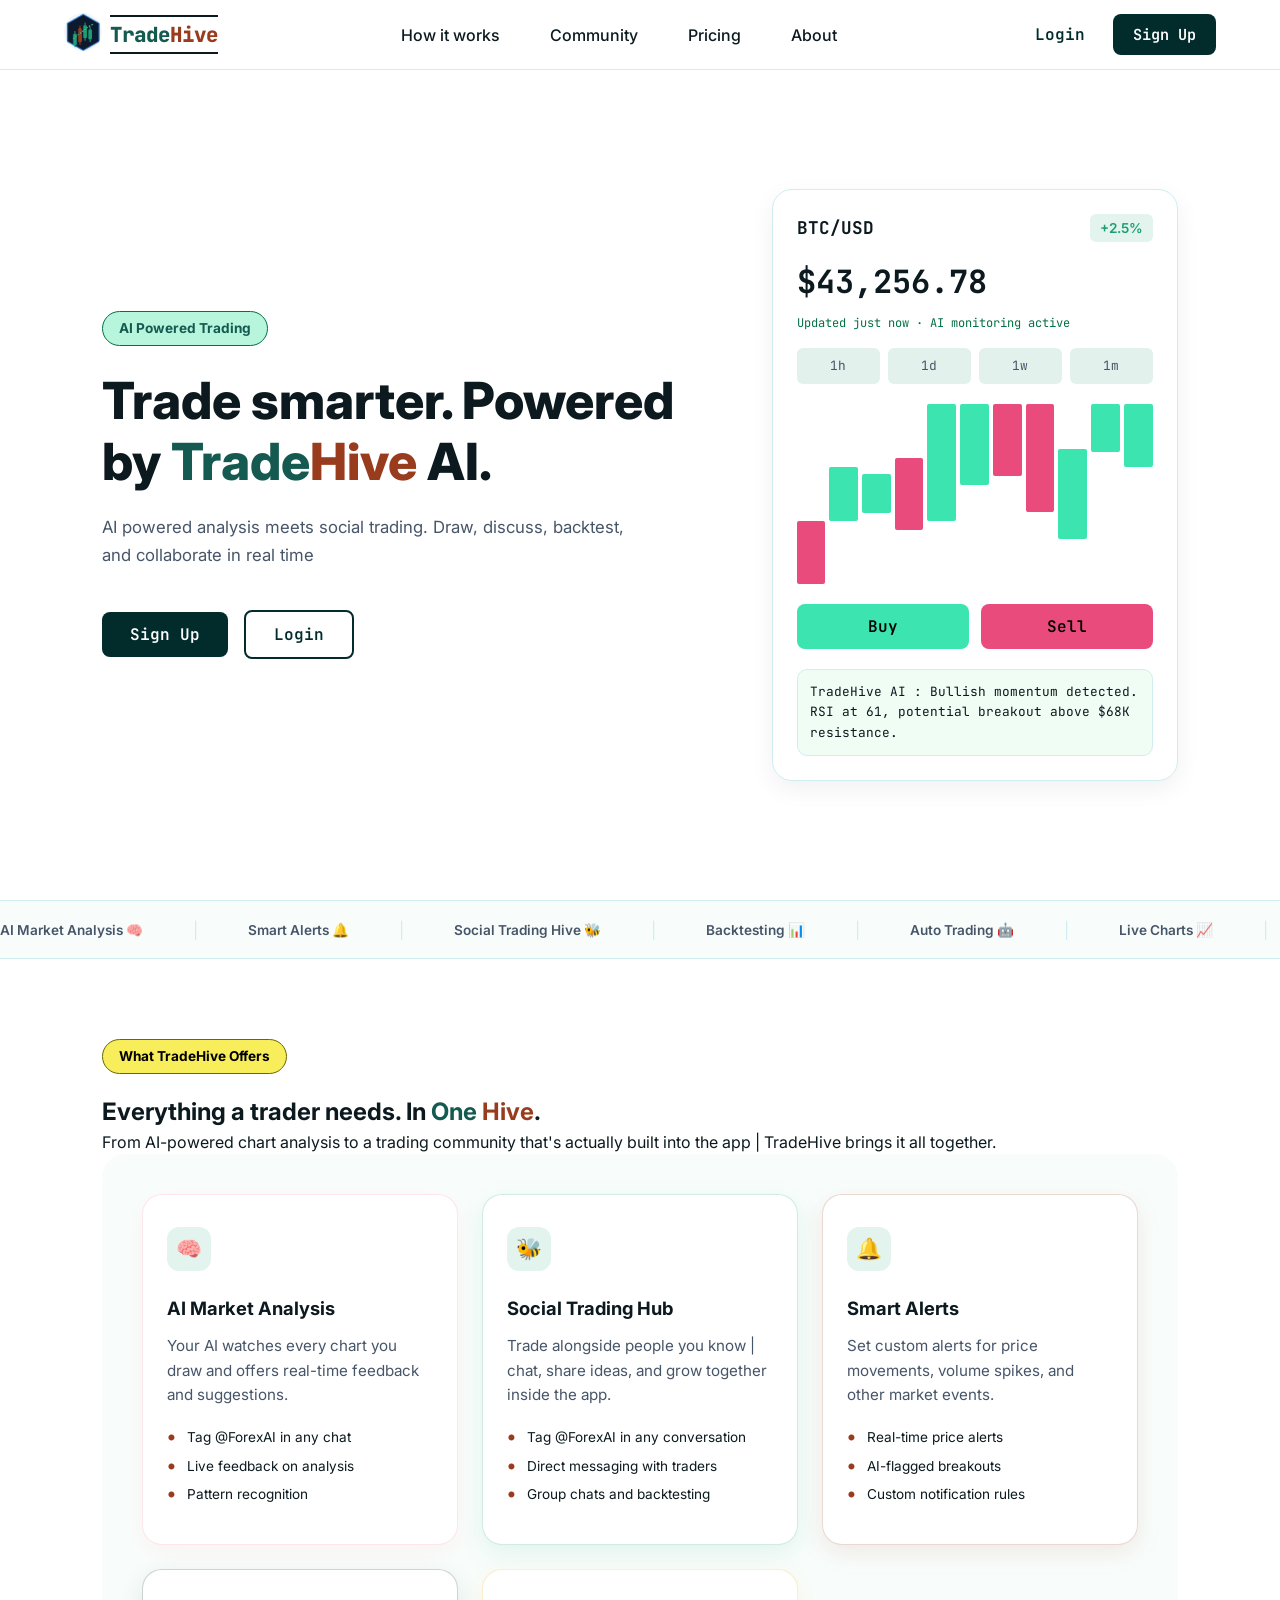
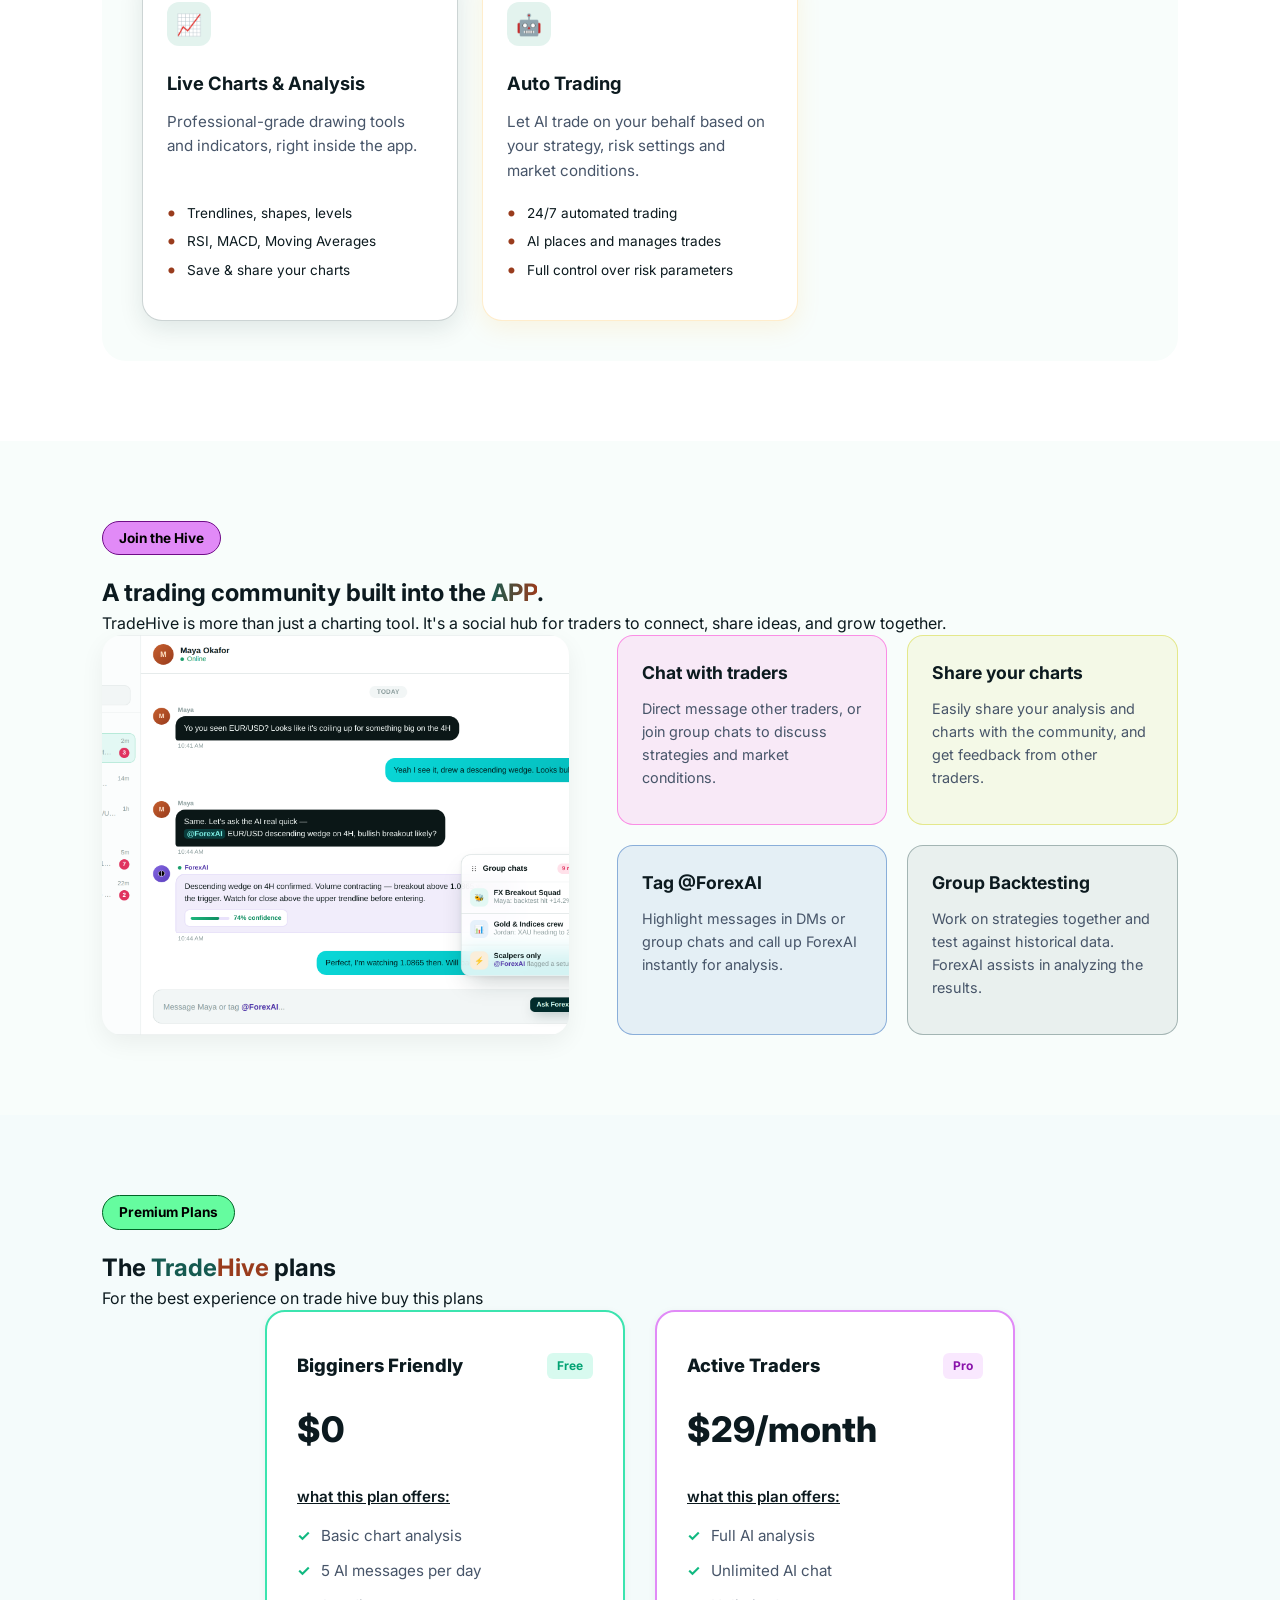
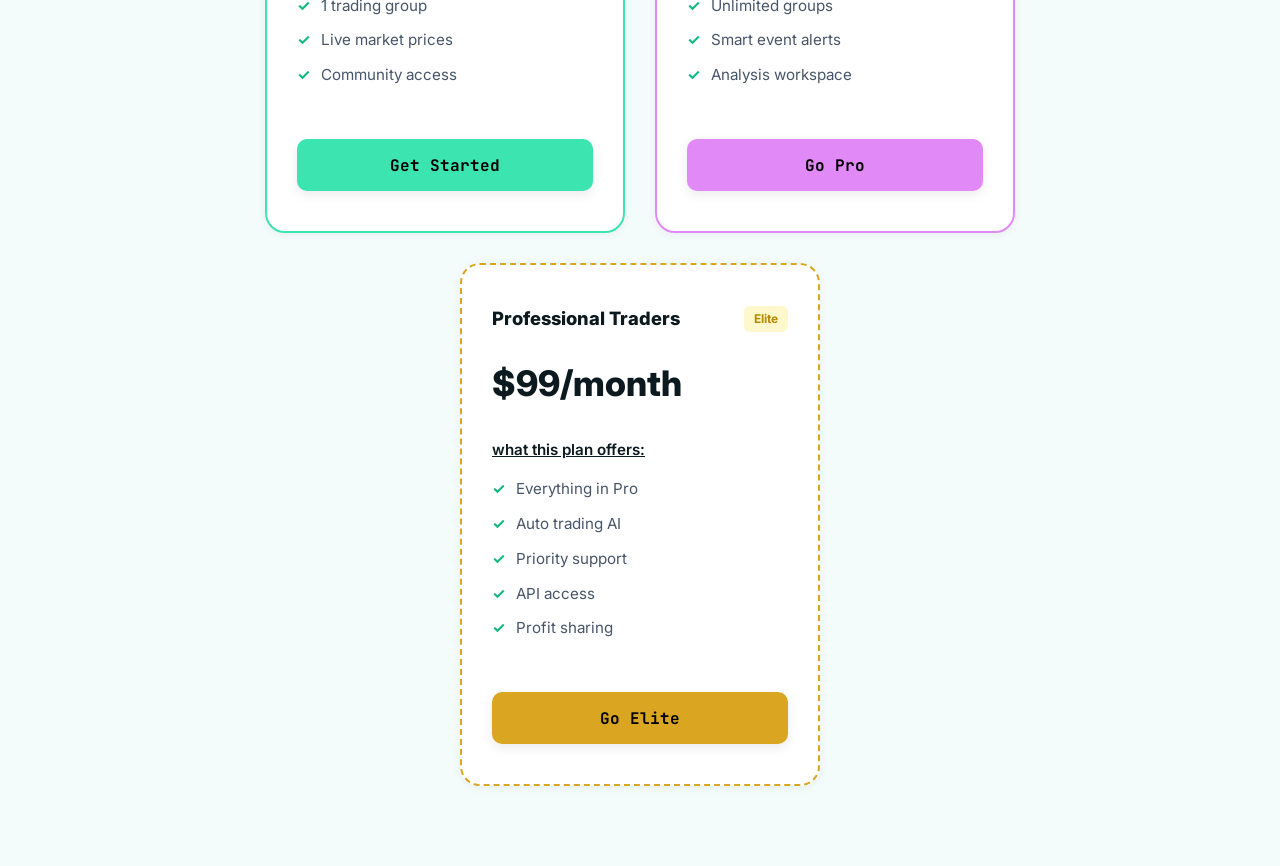
==== index.html @ b9826730 "i restructured files hierarchy, added mores responsivity for more user experience, i also added the " ====
<!DOCTYPE html>
<html lang="en">
<head>
    <meta charset="UTF-8">
    <meta name="viewport" content="width=device-width, initial-scale=1.0">
    <title>TradeHive - AI Powered Social Trading Platform</title>
    <link rel="stylesheet" href="assets/css/style.css">
    <!-- Google Fonts for modern typography -->
    <link rel="preconnect" href="https://fonts.googleapis.com">
    <link rel="preconnect" href="https://fonts.gstatic.com" crossorigin>
    <link href="https://fonts.googleapis.com/css2?family=Inter:wght@300;400;500;600;700;800&family=JetBrains+Mono:wght@400;700&display=swap" rel="stylesheet">
</head>
<body>
    <nav>
        <!--logo side-->
        <div class="logo">
            <span class="logo-icon"><img class="logo-img" src="assets/images/tradehive_logo_3.png" alt="TradeHive Logo"></span>
            <span class="name-t">Trade</span>
            <span class="name-h">Hive</span>
        </div>

        <!--middle links-->
        <ul class="nav-links">
            <li><a id="how-it-works-responsive" href="#how-it-works">How it works</a></li>
            <li><a id="community-responsive" href="#community">Community</a></li>
            <li><a id="pricing-responsive" href="#pricing">Pricing</a></li>
            <li><a id="about-responsive" href="#about">About</a></li>
        </ul>

        <!--Sign up/login-->
        <div class="nav-btns">
            <button class="login-btn">Login</button>
            <button class="signup-btn">Sign Up</button>
        </div>

        <!--Mobile Menu Toggle-->
        <button class="mobile-menu-toggle" aria-label="Toggle Menu">
            <span></span>
            <span></span>
            <span></span>
        </button>
    </nav>
    <section class="hero">
        <div class="hero-left">
            <div>
                <span class = "hero-tag">AI Powered Trading</span>
            </div>
            <h1 class="htitle">Trade smarter. Powered by <span class="name-t-hero">Trade</span><span class="name-h-hero">Hive</span> AI.</h1>
            <p class="hsub">
                AI powered analysis meets social trading. Draw, discuss, backtest, and collaborate in real time
            </p>
            <div class="hero-btns">
                <button class="signup-hero-btn">Sign Up</button>
                <button class="login-hero-btn">Login</button>
            </div>
        </div>
        <div class="hero-right">
            <div class = "card">
                <div class = "card-header">
                        <span class = "currency">BTC/USD</span>
                        <span class = "change">+2.5%</span>
                </div>
                <div class = "price">
                        $43,256.78
                </div>
                <div class = "status">
                        Updated just now · AI monitoring active
                </div>
                <div class = "card-footer">
                        <span class = "time">1h</span>
                        <span class = "time">1d</span>
                        <span class = "time">1w</span>
                        <span class = "time">1m</span>
                </div>
                <div class = "chart">
                    
                    <div class="candle down"></div>
                    <div class="candle up"></div>
                    <div class="candle up"></div>
                    <div class="candle down"></div>
                    <div class="candle up"></div>
                    <div class="candle up"></div>
                    
                    <div class="candle down"></div>
                    <div class="candle down"></div>
                    <div class="candle up"></div>
                    <div class="candle up"></div>
                    <div class="candle up"></div>
                    <!-- a few more -->

                </div>
                <div class = "card-actions">
                    <button class = "buy-btn">Buy</button>
                    <button class = "sell-btn">Sell</button>
                </div>
                <div class = "card-ai">
                    <p>
                    TradeHive AI : Bullish momentum detected. RSI at 61, potential breakout above $68K resistance.
                    </p>
                </div>
                
            </div>
        </div>
    </section>
    <div class = "ticker">
        <div class = "ticker-track">
            <span class = "ticker-item">AI Market Analysis 🧠 </span>
            <span class="dash">|</span>
            <span class = "ticker-item">Smart Alerts 🔔</span>
            <span class="dash">|</span>
            <span class = "ticker-item">Social Trading Hive 🐝</span>
            <span class="dash">|</span>
            <span class = "ticker-item">Backtesting 📊</span>
            <span class="dash">|</span>
            <span class = "ticker-item">Auto Trading 🤖</span>
            <span class="dash">|</span>
            <span class = "ticker-item">Live Charts 📈</span>
            <span class="dash">|</span>
            <span class = "ticker-item">AI Market Analysis 🧠</span>
            <span class="dash">|</span>
            <span class = "ticker-item">Smart Alerts 🔔</span>
            <span class="dash">|</span>
            <span class = "ticker-item">Social Trading Hive 🐝</span>
            <span class="dash">|</span>
            <span class = "ticker-item">Backtesting 📊</span>
            <span class="dash">|</span>
            <span class = "ticker-item">Auto Trading 🤖</span>
            <span class="dash">|</span>
            <span class = "ticker-item">Live Charts 📈</span>
            <span class="dash">|</span>
        </div>
    </div>
    <section id="how-it-works" class = "second-page">
        <div class="second-top">
            <div>
                <span class = "second-page-tag">What TradeHive Offers</span>
            </div>
            <h1 class="second-page-title">Everything a trader needs. In <span class="name-o-second">One</span> <span class="name-h-second">Hive</span>.</h1>
            <p class="second-page-subtitle">From AI-powered chart analysis to a trading community that's actually built into the app | TradeHive brings it all together.</p>
        </div>
        <div class="second-bottom">
            <div class="features">
                <div class="emoji-icon">
                    🧠
                </div>
                <h2 class="card-h">
                    AI Market Analysis
                </h2>
                <p class="card-p">
                    Your AI watches every chart you draw and offers real-time feedback and suggestions.
                </p>
                <ul >
                    <li>Tag @ForexAI in any chat</li>
                    <li>Live feedback on analysis</li>
                    <li>Pattern recognition</li>
                </ul>
            </div>
            <div class=" features">
                <div class="emoji-icon">
                    🐝
                </div>
                <h2 class="card-h">
                     Social Trading Hub
                </h2>
                <p class="card-p">
                    Trade alongside people you know | chat, share ideas, and grow together inside the app.
                </p>
                <ul>
                    <li>Tag @ForexAI in any conversation</li>
                    <li>Direct messaging with traders</li>
                    <li>Group chats and backtesting</li>
                </ul>
            </div>
            <div class=" features">
                <div class="emoji-icon">
                    🔔
                </div>
                <h2 class="card-h">
                    Smart Alerts
                </h2>
                <p class="card-p">
                    Set custom alerts for price movements, volume spikes, and other market events.
                </p>
                <ul>
                    <li>Real-time price alerts</li>
                    <li>AI-flagged breakouts</li>
                    <li>Custom notification rules</li>
                </ul>
            </div>
            <div class=" features">
                <div class="emoji-icon">
                   📈 
                </div>
                <h2 class="card-h">
                    Live Charts & Analysis
                </h2>
                <p class="card-p">
                    Professional-grade drawing tools and indicators, right inside the app.
                </p>
                <ul>
                    <li>Trendlines, shapes, levels</li>
                    <li>RSI, MACD, Moving Averages</li>
                    <li>Save & share your charts</li>
                </ul>
            </div>
            <div class=" features">
                <div class="emoji-icon">
                    🤖
                </div>
                <h2 class="card-h">
                    Auto Trading
                </h2>
                <p class="card-p">
                    Let AI trade on your behalf based on your strategy, risk settings and market conditions.
                </p>
                <ul>
                    <li>24/7 automated trading</li>
                    <li>AI places and manages trades</li>
                    <li>Full control over risk parameters</li>
                </ul>
            </div>

        </div>

    </section>
    <section id="community" class="third-page">
            <div class="third-top">
                <div>
                    <span class="third-page-tag">Join the Hive</span>
                </div>
                <h1 class="third-page-title">A trading community built into the <span class="name-app-third">APP</span>.</h1>
                <p class="third-page-subtitle">TradeHive is more than just a charting tool. It's a social hub for traders to connect, share ideas, and grow together.</p>
            </div>
            <div class="third-bottom">
                <div class="third-bottom-left" onclick="openModal()">
                   <!--iImage was placed in css instead-->
                </div>
                
                <div class="third-bottom-right-grid">
                    <div class="third-grid-item">
                        <h2 class="third-bottom-right-title">Chat with traders</h2>
                        <p class="third-bottom-right-subtitle">Direct message other traders, or join group chats to discuss strategies and market conditions.</p>
                    </div>
                    <div class="third-grid-item">
                        <h2 class="third-bottom-right-title">Share your charts</h2>
                        <p class="third-bottom-right-subtitle">Easily share your analysis and charts with the community, and get feedback from other traders.</p>
                    </div>
                    <div class="third-grid-item">
                        <h2 class="third-bottom-right-title">Tag @ForexAI</h2>
                        <p class="third-bottom-right-subtitle">Highlight messages in DMs or group chats and call up ForexAI instantly for analysis.</p>
                    </div>
                    <div class="third-grid-item">
                        <h2 class="third-bottom-right-title">Group Backtesting</h2>
                        <p class="third-bottom-right-subtitle">Work on strategies together and test against historical data. ForexAI assists in analyzing the results.</p>
                    </div>
                </div>
            </div>
    </section>
    <section id="pricing" class = "fourth-page">
        <div class = "fourth-top ">
            <span class="fourth-tag" >Premium Plans</span>
        </div>
        <h2 class="fourth-page-title">
            The <span class="name-t-hero">Trade</span><span class="name-h-hero">Hive</span> plans
        </h2>
        <p class="fourth-page-subtitle">
            For the best experience on trade hive buy this plans
        </p>
        <div class="fourth-bottom">
            <div class="free-plan">
                <div class="free-top">
                <h2 class="plans-h">Bigginers Friendly </h2>
                <span class="free-tag">Free</span>
                </div>
                <div class="price-plan">$0</div>
                <p class = "plans-p">what this plan offers:</p>
                <ul>
                    <li>Basic chart analysis</li>
                    <li>5 AI messages per day</li>
                    <li>1 trading group</li>
                    <li>Live market prices</li>
                    <li>Community access</li>
                </ul>
                <div class="btn-container">
                <button class="free-btn">Get Started</button>
                </div>
            </div>
            <div class="pro-plan">
                <div class="pro-top">
                <h2 class="plans-h">Active Traders</h2>
                <span class="pro-tag">Pro</span>
                </div>
                <div class="price-plan">$29/month</div>
                <p class="plans-p">what this plan offers:</p>
                <ul>
                    <li>Full AI analysis</li>
                    <li>Unlimited AI chat</li>
                    <li>Unlimited groups</li>
                    <li>Smart event alerts</li>
                    <li>Analysis workspace</li>
                </ul>
                <div class="btn-container">
                <button class="pro-btn">Go Pro</button>
                </div>
            </div>
            <div class="elite-plan">
                <div class="elite-top">
                <h2 class="plans-h">Professional Traders</h2>
                <span class="elite-tag">Elite</span>
                </div>
                <div class="price-plan">$99/month</div>
                <p class="plans-p">what this plan offers:</p>
                <ul>
                    <li>Everything in Pro</li>
                    <li>Auto trading AI</li>
                    <li>Priority support</li>
                    <li>API access</li>
                    <li>Profit sharing</li>
                </ul>
                <div class="btn-container">
                <button class="elite-btn">Go Elite</button>
                </div>
            </div>
            </div>
        </div>
    </section>
    <div class="modal-overlay" id="chat-modal">
        <div class="modal-content">
            <span class="close-btn" onclick="closeModal()">Close</span>
            <img src="assets/images/tradehive_chat_ui_v2.png" alt="TradeHive Chat UI">
        </div>
    </div>
    <script src="assets/js/main.js"></script>
</body>
</html>
---- assets/css/style.css ----
:root {
    --primary: rgb(2, 44, 44);
    --primary-light: rgb(21, 90, 80);
    --secondary: rgba(153, 60, 29);
    --accent-green: #3ce4af;
    --accent-red: #e94b7d;
    --accent-purple: #e18af7;
    --accent-gold: rgba(218, 165, 32, 1);
    --bg-light: #f8fdfb;
    --bg-card-ai: #f0fdf4;
    --text-dark: #0c1a1f;
    --text-muted: #475569;
    --border-color: #d0edf2;
    --font-sans: 'Inter', -apple-system, BlinkMacSystemFont, 'Segoe UI', Roboto, sans-serif;
    --font-mono: 'JetBrains Mono', monospace;
    --shadow-sm: 0 2px 8px rgba(0, 0, 0, 0.05);
    --shadow-md: 0 8px 24px rgba(0, 0, 0, 0.06);
    --shadow-lg: 0 12px 32px rgba(0, 0, 0, 0.12);
    --transition: all 0.3s cubic-bezier(0.4, 0, 0.2, 1);
}

* {
    margin: 0;
    padding: 0;
    box-sizing: border-box;
}

html {
    scroll-behavior: smooth;
    font-size: 16px;
}

body {
    font-family: var(--font-sans);
    color: var(--text-dark);
    background-color: #fff;
    line-height: 1.5;
    overflow-x: hidden;
}

/* Header & Navigation */
nav {
    background-color: white;
    height: 70px;
    border-bottom: 1px solid var(--border-color);
    padding: 0 5%;
    display: flex;
    align-items: center;
    justify-content: space-between;
    position: sticky;
    top: 0;
    z-index: 999;
    transition: var(--transition);
}

.nav-scrolled {
    height: 60px;
    box-shadow: var(--shadow-md);
    border-radius: 12px;
    margin: 10px 4%;
    width: auto;
    padding: 0 30px;
}

.logo {
    display: flex;
    align-items: center;
    text-decoration: none;
}

.logo-img {
    width: 38px;
    height: 38px;
    border-radius: 50%;
    margin-right: 8px;
}

span.name-t, span.name-h {
    font-family: var(--font-mono);
    font-size: 1.3rem;
    font-weight: 800;
    padding: 2px 0;
    border-top: 2px solid var(--text-dark);
    border-bottom: 2px solid var(--text-dark);
}

.name-t {
    color: var(--primary-light);
}

.name-h {
    color: var(--secondary);
}

nav ul {
    display: flex;
    list-style: none;
    align-items: center;
    gap: 10px;
}

nav a {
    text-decoration: none;
    color: var(--text-dark);
    font-weight: 500;
    padding: 10px 20px;
    border-radius: 6px;
    transition: var(--transition);
}

nav a:hover {
    background-color: rgba(2, 44, 44, 0.05);
    color: var(--primary);
}

.nav-btns {
    display: flex;
    align-items: center;
    gap: 12px;
}

button {
    font-family: var(--font-mono);
    font-weight: 600;
    border: none;
    border-radius: 8px;
    cursor: pointer;
    transition: var(--transition);
}

.login-btn {
    background: transparent;
    color: var(--primary);
    font-size: 1rem;
    padding: 10px 16px;
}

.login-btn:hover {
    opacity: 0.8;
}

.signup-btn {
    padding: 10px 20px;
    font-size: 0.95rem;
    background-color: var(--primary);
    color: white;
}

.signup-btn:hover {
    background-color: white;
    color: var(--primary);
    box-shadow: 0 4px 12px rgba(2, 44, 44, 0.15);
    outline: 2px solid var(--primary);
}

/* Mobile Menu Toggle */
.mobile-menu-toggle {
    display: none;
    flex-direction: column;
    justify-content: space-around;
    width: 24px;
    height: 18px;
    background: transparent;
    border: none;
    cursor: pointer;
    padding: 0;
    z-index: 1001;
}

.mobile-menu-toggle span {
    width: 100%;
    height: 2px;
    background-color: var(--primary);
    transition: var(--transition);
    transform-origin: left center;
}

/* Hero Section */
.hero {
    display: flex;
    flex-direction: row;
    align-items: center;
    justify-content: space-between;
    padding: 80px 8%;
    gap: 60px;
    min-height: calc(100vh - 70px);
}

.hero-left {
    flex: 1.2;
}

.hero-right {
    flex: 0.8;
    min-width: 320px;
}

.hero-tag {
    display: inline-block;
    font-size: 0.85rem;
    color: var(--primary-light);
    font-weight: 700;
    background-color: #b7f5dc;
    padding: 6px 16px;
    border-radius: 20px;
    border: 1px solid #057046;
    margin-bottom: 24px;
}

.htitle {
    color: var(--text-dark);
    margin-bottom: 20px;
    font-size: clamp(2.2rem, 4vw, 3.2rem);
    font-weight: 800;
    line-height: 1.2;
}

.name-t-hero {
    color: var(--primary-light);
}

.name-h-hero {
    color: var(--secondary);
}

.hsub {
    color: var(--text-muted);
    line-height: 1.7;
    font-size: 1.05rem;
    margin-bottom: 40px;
    max-width: 540px;
}

.hero-btns {
    display: flex;
    gap: 16px;
    align-items: center;
}

.signup-hero-btn {
    padding: 12px 28px;
    font-size: 1rem;
    background-color: var(--primary);
    color: white;
}

.signup-hero-btn:hover {
    transform: translateY(-2px);
    box-shadow: 0 6px 20px rgba(2, 44, 44, 0.2);
}

.login-hero-btn {
    padding: 12px 28px;
    border-radius: 8px;
    border: 2px solid var(--primary);
    font-size: 1rem;
    background-color: transparent;
    color: var(--primary);
}

.login-hero-btn:hover {
    background-color: var(--primary);
    color: white;
    transform: translateY(-2px);
}

/* Card UI & Candle Chart */
.card {
    background-color: #fff;
    border-radius: 20px;
    padding: 24px;
    box-shadow: var(--shadow-md);
    border: 1px solid var(--border-color);
    width: 100%;
}

.card-header {
    display: flex;
    justify-content: space-between;
    align-items: center;
    margin-bottom: 16px;
}

.currency {
    font-family: var(--font-mono);
    font-size: 1.1rem;
    font-weight: 700;
}

.change {
    border-radius: 6px;
    padding: 4px 10px;
    font-size: 0.85rem;
    color: #1d9e75;
    background: rgba(29, 158, 117, 0.12);
    font-weight: 600;
}

.price {
    font-family: var(--font-mono);
    font-size: 2rem;
    font-weight: 700;
    margin-bottom: 8px;
}

.status {
    font-family: var(--font-mono);
    font-size: 0.75rem;
    color: #057046;
    margin-bottom: 16px;
}

.card-footer {
    display: flex;
    justify-content: space-between;
    align-items: center;
    gap: 8px;
    margin-bottom: 20px;
}

.time {
    font-family: var(--font-mono);
    font-size: 0.8rem;
    color: var(--text-muted);
    background-color: #e3f1ec;
    padding: 8px 14px;
    border-radius: 6px;
    flex: 1;
    text-align: center;
    border: none;
}

.time:hover {
    background-color: var(--border-color);
    color: var(--primary);
}

.chart {
    height: 180px;
    gap: 4px;
    display: flex;
    align-items: flex-end;
    margin-bottom: 20px;
}

.candle {
    border-radius: 2px;
    flex: 1;
    transition: height 0.5s ease;
}

.up {
    background-color: var(--accent-green);
}

.down {
    background-color: var(--accent-red);
}

.candle:nth-child(1) { height: 35%; }
.candle:nth-child(2) { height: 30%; align-self: center; }
.candle:nth-child(3) { height: 22%; align-self: center; }
.candle:nth-child(4) { height: 40%; align-self: center;}
.candle:nth-child(5) { height: 65%; align-self: flex-start; }
.candle:nth-child(6) { height: 45%; align-self: flex-start; }
.candle:nth-child(7) { height: 40%; align-self: flex-start; }
.candle:nth-child(8) { height: 60%; align-self: flex-start; }
.candle:nth-child(9) { height: 50%; align-self: center; }
.candle:nth-child(10) { height: 27%; align-self: flex-start; }
.candle:nth-child(11) { height: 35%; align-self: flex-start; }

.card-actions {
    display: flex;
    gap: 12px;
    margin-bottom: 20px;
}

.buy-btn, .sell-btn {
    flex: 1;
    padding: 12px;
    font-size: 1rem;
    border-radius: 8px;
    color: black;
}

.buy-btn {
    background-color: var(--accent-green);
}

.sell-btn {
    background-color: var(--accent-red);
}

.buy-btn:hover, .sell-btn:hover {
    opacity: 0.9;
    transform: translateY(-1px);
}

.card-ai {
    background-color: var(--bg-card-ai);
    border: 1px solid var(--border-color);
    padding: 12px;
    border-radius: 10px;
    font-family: var(--font-mono);
    font-size: 0.8rem;
    line-height: 1.6;
}

/* Ticker */
.ticker {
    padding: 16px 0;
    white-space: nowrap;
    overflow: hidden;
    border-top: 1px solid var(--border-color);
    border-bottom: 1px solid var(--border-color);
    background-color: #f8fdfb;
}

.ticker-track {
    display: inline-flex;
    gap: 40px;
    animation: scrollTicker 25s linear infinite;
    align-items: center;
}

.ticker-item {
    font-size: 0.85rem;
    color: var(--text-muted);
    font-weight: 600;
}

.dash {
    color: var(--border-color);
    margin: 0 10px;
}

@keyframes scrollTicker {
    0% { transform: translateX(0); }
    100% { transform: translateX(-50%); }
}

/* Common Section Styles */
section {
    padding: 80px 8%;
}

.section-tag {
    display: inline-block;
    font-size: 0.85rem;
    font-weight: 700;
    padding: 6px 16px;
    border-radius: 20px;
    margin-bottom: 20px;
}

.section-title {
    color: var(--text-dark);
    font-size: clamp(1.8rem, 3.5vw, 2.8rem);
    font-weight: 800;
    margin-bottom: 16px;
}

.section-subtitle {
    color: var(--text-muted);
    font-size: 1.05rem;
    max-width: 700px;
    margin: 0 auto 50px auto;
    text-align: center;
}

.top-header-block {
    text-align: center;
    margin-bottom: 40px;
}

/* What TradeHive Offers (Second Page) */
.second-page {
    background-color: #fff;
}

.second-page-tag {
    font-size: 0.85rem;
    color: black;
    font-weight: 700;
    background-color: #f8ee5b;
    padding: 6px 16px;
    border-radius: 20px;
    border: 1px solid #6e6700;
    display: inline-block;
    margin-bottom: 20px;
}

.name-o-second {
    color: var(--primary-light);
}

.name-h-second {
    color: var(--secondary);
}

.second-bottom {
    display: grid;
    grid-template-columns: repeat(auto-fit, minmax(280px, 1fr));
    gap: 24px;
    padding: 40px;
    border-radius: 24px;
    background-color: var(--bg-light);
}

.features {
    border-radius: 20px;
    padding: 32px 24px;
    background-color: white;
    box-shadow: var(--shadow-sm);
    transition: var(--transition);
    display: flex;
    flex-direction: column;
}

.features:hover {
    transform: translateY(-6px);
    box-shadow: var(--shadow-lg) !important;
}

.emoji-icon {
    width: 44px;
    height: 44px;
    display: flex;
    align-items: center;
    justify-content: center;
    border-radius: 12px;
    background-color: rgba(29, 158, 117, .12);
    font-size: 1.3rem;
    margin-bottom: 24px;
}

.card-h {
    font-size: 1.15rem;
    color: var(--text-dark);
    margin-bottom: 12px;
    font-weight: 700;
}

.card-p {
    font-size: 0.95rem;
    color: var(--text-muted);
    line-height: 1.6;
    margin-bottom: 20px;
}

.features ul {
    list-style: none;
    padding-left: 0;
    margin-top: auto;
}

.features ul li {
    font-size: 0.85rem;
    position: relative;
    padding-left: 20px;
    margin-bottom: 8px;
    color: var(--text-dark);
}

.features ul li::before {
    content: "•";
    color: var(--secondary);
    font-weight: bold;
    position: absolute;
    left: 0;
    font-size: 1.2rem;
    line-height: 1;
}

/* Feature Colors & Shadows */
.features:nth-child(1) { box-shadow: 0 8px 24px rgba(255, 192, 203, 0.15); border: 1px solid rgba(255, 192, 203, 0.4); }
.features:nth-child(2) { box-shadow: 0 8px 24px rgba(29, 158, 117, .1); border: 1px solid rgba(29, 158, 117, 0.2); }
.features:nth-child(3) { box-shadow: 0 8px 24px rgba(153, 60, 29, .1); border: 1px solid rgba(153, 60, 29, 0.2); }
.features:nth-child(4) { box-shadow: 0 8px 24px rgba(2, 44, 44, .1); border: 1px solid rgba(2, 44, 44, 0.2); }
.features:nth-child(5) { box-shadow: 0 8px 24px rgba(255, 165, 0, .1); border: 1px solid rgba(255, 165, 0, 0.2); }

/* Join the Hive (Third Page) */
.third-page {
    background-color: var(--bg-light);
}

.third-page-tag {
    font-size: 0.85rem;
    color: black;
    font-weight: 700;
    background-color: #e18af7;
    padding: 6px 16px;
    border-radius: 20px;
    border: 1px solid #6f0d88;
    display: inline-block;
    margin-bottom: 20px;
}

.name-app-third {
    background: linear-gradient(to right, var(--primary-light), var(--secondary));
    -webkit-background-clip: text;
    -webkit-text-fill-color: transparent;
}

.third-bottom {
    display: flex;
    gap: 48px;
    align-items: stretch;
}

.third-bottom-left {
    flex: 1;
    min-height: 400px;
    border-radius: 20px;
    background-image: url(../images/tradehive_chat_ui_v2.png);
    background-size: cover;
    background-repeat: no-repeat;
    background-position: center;
    background-color: #fff;
    box-shadow: var(--shadow-md);
    transition: var(--transition);
}

.third-bottom-left:hover {
    cursor: pointer;
    box-shadow: var(--shadow-lg);
    transform: scale(1.01);
}

.third-bottom-right-grid {
    display: grid;
    grid-template-columns: repeat(2, 1fr);
    gap: 20px;
    flex: 1.2;
}

.third-grid-item {
    border-radius: 16px;
    padding: 24px;
    display: flex;
    flex-direction: column;
    border: 1px solid var(--border-color);
    transition: var(--transition);
}

.third-grid-item:hover {
    transform: translateY(-3px);
}

.third-bottom-right-title {
    font-size: 1.1rem;
    font-weight: 700;
    color: var(--text-dark);
    margin-bottom: 10px;
}

.third-bottom-right-subtitle {
    font-size: 0.9rem;
    color: var(--text-muted);
    line-height: 1.6;
}

.third-grid-item:nth-child(1) { background-color: rgba(252, 7, 199, 0.08); border-color: rgba(252, 7, 199, 0.4); }
.third-grid-item:nth-child(2) { background-color: rgba(202, 206, 2, 0.08); border-color: rgba(202, 206, 2, 0.4); }
.third-grid-item:nth-child(3) { background-color: rgba(1, 77, 175, 0.08); border-color: rgba(1, 77, 175, 0.4); }
.third-grid-item:nth-child(4) { background-color: rgba(2, 44, 44, 0.06); border-color: rgba(2, 44, 44, 0.3); }

/* Pricing Section (Fourth Page) */
.fourth-page {
    background-color: rgba(179, 228, 228, 0.15);
}

.fourth-tag {
    font-size: 0.85rem;
    color: black;
    font-weight: 700;
    background-color: #65fc9f;
    padding: 6px 16px;
    border-radius: 20px;
    border: 1px solid #006426;
    display: inline-block;
    margin-bottom: 20px;
}

.fourth-bottom {
    display: flex;
    justify-content: center;
    flex-wrap: wrap;
    gap: 30px;
    width: 100%;
}

.free-plan, .pro-plan, .elite-plan {
    background: white;
    border-radius: 20px;
    padding: 40px 30px;
    width: 100%;
    max-width: 360px;
    box-shadow: var(--shadow-sm);
    display: flex;
    flex-direction: column;
    position: relative;
    transition: var(--transition);
}

.free-plan:hover, .pro-plan:hover, .elite-plan:hover {
    transform: translateY(-8px);
    box-shadow: var(--shadow-lg);
}

.free-plan { border: 2px solid #3ce4af; }
.pro-plan { border: 2px solid var(--accent-purple); }
.elite-plan { border: 2px dashed var(--accent-gold); }

.free-top, .pro-top, .elite-top {
    display: flex;
    align-items: center;
    justify-content: space-between;
    margin-bottom: 24px;
}

.plans-h {
    font-size: 1.15rem;
    color: var(--text-dark);
    font-weight: 800;
}

.free-tag, .pro-tag, .elite-tag {
    font-size: 0.75rem;
    font-weight: 700;
    border-radius: 6px;
    padding: 4px 10px;
}

.free-tag { background: rgba(60, 228, 175, 0.2); color: #02a373; }
.pro-tag { background: rgba(225, 138, 247, 0.2); color: #8a13ab; }
.elite-tag { background: rgba(255, 217, 0, 0.2); color: #b58900; }

.price-plan {
    font-size: 2.2rem;
    font-weight: 800;
    margin-bottom: 30px;
    color: var(--text-dark);
}

.plans-p {
    font-size: 0.95rem;
    color: var(--text-dark);
    margin-bottom: 16px;
    font-weight: 600;
    text-decoration: underline;
}

.fourth-bottom ul {
    list-style: none;
    padding-left: 0;
    margin-bottom: 40px;
}

.fourth-bottom ul li {
    font-size: 0.95rem;
    margin-bottom: 12px;
    position: relative;
    padding-left: 24px;
    color: var(--text-muted);
}

.fourth-bottom ul li::before {
    content: "✓";
    position: absolute;
    left: 0;
    color: #10b981;
    font-weight: bold;
}

.btn-container {
    margin-top: auto;
    width: 100%;
}

.fourth-bottom button {
    height: 52px;
    width: 100%;
    border-radius: 10px;
    font-size: 1rem;
    font-weight: 700;
    box-shadow: 0 4px 12px rgba(0, 0, 0, 0.08);
}

.fourth-bottom button:hover {
    transform: translateY(-2px);
    box-shadow: 0 6px 18px rgba(0, 0, 0, 0.15);
}

.free-btn { background-color: var(--accent-green); }
.pro-btn { background-color: var(--accent-purple); }
.elite-btn { background-color: var(--accent-gold); }

/* Modal Overlay & Responsive Design */
.modal-overlay {
    position: fixed;
    top: 0;
    left: 0;
    width: 100%;
    height: 100%;
    background-color: rgba(0, 0, 0, 0.6);
    display: none;
    justify-content: center;
    align-items: center;
    z-index: 1000;
    backdrop-filter: blur(8px);
    opacity: 0;
    transition: opacity 0.3s ease;
    pointer-events: none;
}

.modal-overlay.active {
    display: flex;
    opacity: 1;
    pointer-events: all;
}

.modal-content {
    position: relative;
    width: 720px;
    max-width: 90%;
    border-radius: 20px;
    overflow: hidden;
    box-shadow: var(--shadow-lg);
    background: #fff;
    transform: scale(0.9);
    transition: transform 0.3s ease;
}

.modal-overlay.active .modal-content {
    transform: scale(1);
}

.modal-content img {
    width: 100%;
    display: block;
}

.close-btn {
    position: absolute;
    top: 16px;
    right: 16px;
    background-color: white;
    color: black;
    border-radius: 50%;
    width: 36px;
    height: 36px;
    display: flex;
    justify-content: center;
    align-items: center;
    cursor: pointer;
    box-shadow: var(--shadow-sm);
    z-index: 10;
}

/* Responsiveness break points */

@media (max-width: 1024px) {
    .hero {
        padding: 60px 5%;
        gap: 40px;
    }
    
    .third-bottom {
        flex-direction: column;
    }
    
    .third-bottom-left {
        min-height: 320px;
    }
}

@media (max-width: 768px) {
    /* Mobile Menu Drawer functionality */
    .mobile-menu-toggle {
        display: flex;
    }

    .mobile-menu-toggle.active span:nth-child(1) {
        transform: rotate(45deg) translate(2px, 2px);
    }
    
    .mobile-menu-toggle.active span:nth-child(2) {
        opacity: 0;
    }
    
    .mobile-menu-toggle.active span:nth-child(3) {
        transform: rotate(-45deg) translate(1px, -1px);
    }

    nav ul.nav-links {
        position: fixed;
        top: 70px;
        right: -100%;
        width: 280px;
        height: calc(100vh - 70px);
        background-color: white;
        flex-direction: column;
        align-items: flex-start;
        padding: 40px 30px;
        box-shadow: -10px 10px 30px rgba(0, 0, 0, 0.05);
        transition: var(--transition);
        border-left: 1px solid var(--border-color);
        gap: 20px;
    }

    nav ul.nav-links.active {
        right: 0;
    }

    .nav-scrolled ul.nav-links {
        top: 80px;
        height: calc(100vh - 80px);
    }

    nav a {
        font-size: 1.1rem;
        width: 100%;
    }

    .nav-btns {
        margin-right: 20px;
    }

    /* Hero section column */
    .hero {
        flex-direction: column;
        text-align: center;
        padding: 50px 5%;
        min-height: auto;
    }

    .hsub {
        margin: 0 auto 30px auto;
    }

    .hero-btns {
        justify-content: center;
    }

    .hero-right {
        width: 100%;
        max-width: 440px;
        margin: 0 auto;
    }

    /* Grid layouts */
    .third-bottom-right-grid {
        grid-template-columns: 1fr;
    }
    
    .second-bottom {
        padding: 24px;
    }
}

@media (max-width: 480px) {
    nav {
        padding: 0 16px;
    }
    
    .nav-btns {
        display: none; /* Hide login/signup in mobile top bar to save space; users can access via drawer if added, or simple design */
    }
    
    .logo-img {
        width: 32px;
        height: 32px;
    }
    
    span.name-t, span.name-h {
        font-size: 1.1rem;
    }
    
    .hero-btns {
        flex-direction: column;
        width: 100%;
    }
    
    .signup-hero-btn, .login-hero-btn {
        width: 100%;
    }
}
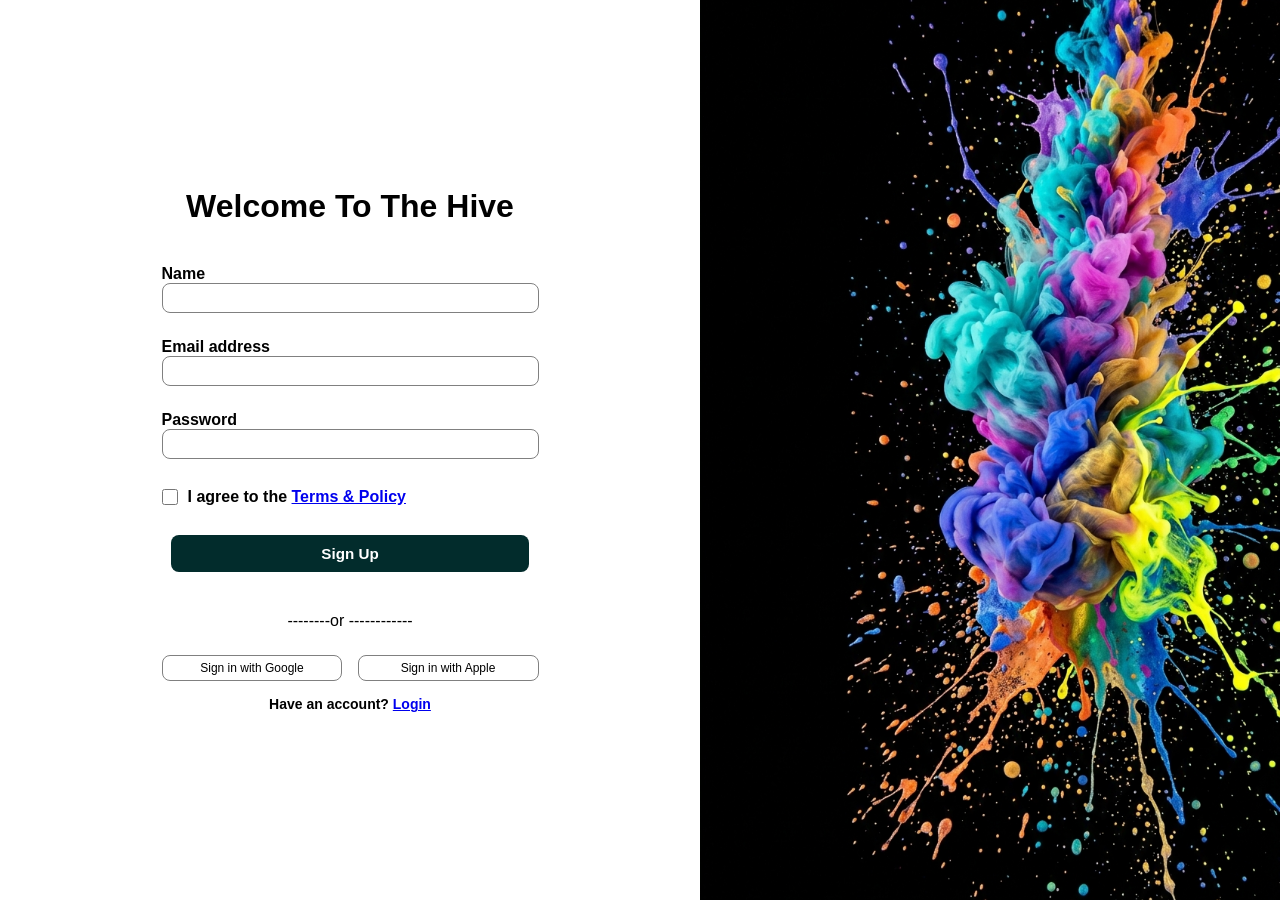
==== commit 26bcb5f1: "commiting the login page i did" ====
--- a/index.html
+++ b/index.html
@@ -3,333 +3,54 @@
 <head>
     <meta charset="UTF-8">
     <meta name="viewport" content="width=device-width, initial-scale=1.0">
-    <title>TradeHive - AI Powered Social Trading Platform</title>
-    <link rel="stylesheet" href="assets/css/style.css">
-    <!-- Google Fonts for modern typography -->
-    <link rel="preconnect" href="https://fonts.googleapis.com">
-    <link rel="preconnect" href="https://fonts.gstatic.com" crossorigin>
-    <link href="https://fonts.googleapis.com/css2?family=Inter:wght@300;400;500;600;700;800&family=JetBrains+Mono:wght@400;700&display=swap" rel="stylesheet">
+    <link rel="stylesheet" href="login.css">
+    <title>Login</title>
 </head>
 <body>
-    <nav>
-        <!--logo side-->
-        <div class="logo">
-            <span class="logo-icon"><img class="logo-img" src="assets/images/tradehive_logo_3.png" alt="TradeHive Logo"></span>
-            <span class="name-t">Trade</span>
-            <span class="name-h">Hive</span>
-        </div>
+    <div class="main">
+        <div class="main-left">
+            <div class="header">
+                <H1>Welcome To The Hive</H1>
+            </div>
+            <div class="login-body">
+                <div class="input-name">
+                    <p>Name</p>
+                    <input type="text" class="input-text">
+                </div>
+                <div class="input-email">
+                    <p>Email address</p>
+                    <input type="email" name="" class="input-text">
+                </div>
+                <div class="input-password">
+                    <p>Password</p>
+                    <input type="password" name="" class="input-text">
+                </div>
+                <div class="check-terms-and-policy">
+                    <input type="checkbox" name="terms-and-policy" id="" class="input-checbox">
+                    <p>I agree to the <a href="#">Terms & Policy</a></p>
+                </div>
+                <div class="btn-container">
+                <button class="sign-up-btn">Sign Up</button>
+                </div>
+            </div>
+            <div class="bottom">
+                <div class="bottom-top">
+                    <p>--------or ------------</p>
+                </div>
+                <div class="bottom-down">
+                    <div class="bottom-btns">
+                        <button>Sign in with Google</button>
+                        <button>Sign in with Apple</button>
 
-        <!--middle links-->
-        <ul class="nav-links">
-            <li><a id="how-it-works-responsive" href="#how-it-works">How it works</a></li>
-            <li><a id="community-responsive" href="#community">Community</a></li>
-            <li><a id="pricing-responsive" href="#pricing">Pricing</a></li>
-            <li><a id="about-responsive" href="#about">About</a></li>
-        </ul>
-
-        <!--Sign up/login-->
-        <div class="nav-btns">
-            <button class="login-btn">Login</button>
-            <button class="signup-btn">Sign Up</button>
-        </div>
-
-        <!--Mobile Menu Toggle-->
-        <button class="mobile-menu-toggle" aria-label="Toggle Menu">
-            <span></span>
-            <span></span>
-            <span></span>
-        </button>
-    </nav>
-    <section class="hero">
-        <div class="hero-left">
-            <div>
-                <span class = "hero-tag">AI Powered Trading</span>
-            </div>
-            <h1 class="htitle">Trade smarter. Powered by <span class="name-t-hero">Trade</span><span class="name-h-hero">Hive</span> AI.</h1>
-            <p class="hsub">
-                AI powered analysis meets social trading. Draw, discuss, backtest, and collaborate in real time
-            </p>
-            <div class="hero-btns">
-                <button class="signup-hero-btn">Sign Up</button>
-                <button class="login-hero-btn">Login</button>
-            </div>
-        </div>
-        <div class="hero-right">
-            <div class = "card">
-                <div class = "card-header">
-                        <span class = "currency">BTC/USD</span>
-                        <span class = "change">+2.5%</span>
-                </div>
-                <div class = "price">
-                        $43,256.78
-                </div>
-                <div class = "status">
-                        Updated just now · AI monitoring active
-                </div>
-                <div class = "card-footer">
-                        <span class = "time">1h</span>
-                        <span class = "time">1d</span>
-                        <span class = "time">1w</span>
-                        <span class = "time">1m</span>
-                </div>
-                <div class = "chart">
-                    
-                    <div class="candle down"></div>
-                    <div class="candle up"></div>
-                    <div class="candle up"></div>
-                    <div class="candle down"></div>
-                    <div class="candle up"></div>
-                    <div class="candle up"></div>
-                    
-                    <div class="candle down"></div>
-                    <div class="candle down"></div>
-                    <div class="candle up"></div>
-                    <div class="candle up"></div>
-                    <div class="candle up"></div>
-                    <!-- a few more -->
-
-                </div>
-                <div class = "card-actions">
-                    <button class = "buy-btn">Buy</button>
-                    <button class = "sell-btn">Sell</button>
-                </div>
-                <div class = "card-ai">
-                    <p>
-                    TradeHive AI : Bullish momentum detected. RSI at 61, potential breakout above $68K resistance.
-                    </p>
-                </div>
-                
-            </div>
-        </div>
-    </section>
-    <div class = "ticker">
-        <div class = "ticker-track">
-            <span class = "ticker-item">AI Market Analysis 🧠 </span>
-            <span class="dash">|</span>
-            <span class = "ticker-item">Smart Alerts 🔔</span>
-            <span class="dash">|</span>
-            <span class = "ticker-item">Social Trading Hive 🐝</span>
-            <span class="dash">|</span>
-            <span class = "ticker-item">Backtesting 📊</span>
-            <span class="dash">|</span>
-            <span class = "ticker-item">Auto Trading 🤖</span>
-            <span class="dash">|</span>
-            <span class = "ticker-item">Live Charts 📈</span>
-            <span class="dash">|</span>
-            <span class = "ticker-item">AI Market Analysis 🧠</span>
-            <span class="dash">|</span>
-            <span class = "ticker-item">Smart Alerts 🔔</span>
-            <span class="dash">|</span>
-            <span class = "ticker-item">Social Trading Hive 🐝</span>
-            <span class="dash">|</span>
-            <span class = "ticker-item">Backtesting 📊</span>
-            <span class="dash">|</span>
-            <span class = "ticker-item">Auto Trading 🤖</span>
-            <span class="dash">|</span>
-            <span class = "ticker-item">Live Charts 📈</span>
-            <span class="dash">|</span>
-        </div>
-    </div>
-    <section id="how-it-works" class = "second-page">
-        <div class="second-top">
-            <div>
-                <span class = "second-page-tag">What TradeHive Offers</span>
-            </div>
-            <h1 class="second-page-title">Everything a trader needs. In <span class="name-o-second">One</span> <span class="name-h-second">Hive</span>.</h1>
-            <p class="second-page-subtitle">From AI-powered chart analysis to a trading community that's actually built into the app | TradeHive brings it all together.</p>
-        </div>
-        <div class="second-bottom">
-            <div class="features">
-                <div class="emoji-icon">
-                    🧠
-                </div>
-                <h2 class="card-h">
-                    AI Market Analysis
-                </h2>
-                <p class="card-p">
-                    Your AI watches every chart you draw and offers real-time feedback and suggestions.
-                </p>
-                <ul >
-                    <li>Tag @ForexAI in any chat</li>
-                    <li>Live feedback on analysis</li>
-                    <li>Pattern recognition</li>
-                </ul>
-            </div>
-            <div class=" features">
-                <div class="emoji-icon">
-                    🐝
-                </div>
-                <h2 class="card-h">
-                     Social Trading Hub
-                </h2>
-                <p class="card-p">
-                    Trade alongside people you know | chat, share ideas, and grow together inside the app.
-                </p>
-                <ul>
-                    <li>Tag @ForexAI in any conversation</li>
-                    <li>Direct messaging with traders</li>
-                    <li>Group chats and backtesting</li>
-                </ul>
-            </div>
-            <div class=" features">
-                <div class="emoji-icon">
-                    🔔
-                </div>
-                <h2 class="card-h">
-                    Smart Alerts
-                </h2>
-                <p class="card-p">
-                    Set custom alerts for price movements, volume spikes, and other market events.
-                </p>
-                <ul>
-                    <li>Real-time price alerts</li>
-                    <li>AI-flagged breakouts</li>
-                    <li>Custom notification rules</li>
-                </ul>
-            </div>
-            <div class=" features">
-                <div class="emoji-icon">
-                   📈 
-                </div>
-                <h2 class="card-h">
-                    Live Charts & Analysis
-                </h2>
-                <p class="card-p">
-                    Professional-grade drawing tools and indicators, right inside the app.
-                </p>
-                <ul>
-                    <li>Trendlines, shapes, levels</li>
-                    <li>RSI, MACD, Moving Averages</li>
-                    <li>Save & share your charts</li>
-                </ul>
-            </div>
-            <div class=" features">
-                <div class="emoji-icon">
-                    🤖
-                </div>
-                <h2 class="card-h">
-                    Auto Trading
-                </h2>
-                <p class="card-p">
-                    Let AI trade on your behalf based on your strategy, risk settings and market conditions.
-                </p>
-                <ul>
-                    <li>24/7 automated trading</li>
-                    <li>AI places and manages trades</li>
-                    <li>Full control over risk parameters</li>
-                </ul>
-            </div>
-
-        </div>
-
-    </section>
-    <section id="community" class="third-page">
-            <div class="third-top">
-                <div>
-                    <span class="third-page-tag">Join the Hive</span>
-                </div>
-                <h1 class="third-page-title">A trading community built into the <span class="name-app-third">APP</span>.</h1>
-                <p class="third-page-subtitle">TradeHive is more than just a charting tool. It's a social hub for traders to connect, share ideas, and grow together.</p>
-            </div>
-            <div class="third-bottom">
-                <div class="third-bottom-left" onclick="openModal()">
-                   <!--iImage was placed in css instead-->
-                </div>
-                
-                <div class="third-bottom-right-grid">
-                    <div class="third-grid-item">
-                        <h2 class="third-bottom-right-title">Chat with traders</h2>
-                        <p class="third-bottom-right-subtitle">Direct message other traders, or join group chats to discuss strategies and market conditions.</p>
                     </div>
-                    <div class="third-grid-item">
-                        <h2 class="third-bottom-right-title">Share your charts</h2>
-                        <p class="third-bottom-right-subtitle">Easily share your analysis and charts with the community, and get feedback from other traders.</p>
-                    </div>
-                    <div class="third-grid-item">
-                        <h2 class="third-bottom-right-title">Tag @ForexAI</h2>
-                        <p class="third-bottom-right-subtitle">Highlight messages in DMs or group chats and call up ForexAI instantly for analysis.</p>
-                    </div>
-                    <div class="third-grid-item">
-                        <h2 class="third-bottom-right-title">Group Backtesting</h2>
-                        <p class="third-bottom-right-subtitle">Work on strategies together and test against historical data. ForexAI assists in analyzing the results.</p>
+                    <div class="login-referal-text">
+                        <p>Have an account? <a href="#">Login</a></p>
                     </div>
                 </div>
             </div>
-    </section>
-    <section id="pricing" class = "fourth-page">
-        <div class = "fourth-top ">
-            <span class="fourth-tag" >Premium Plans</span>
         </div>
-        <h2 class="fourth-page-title">
-            The <span class="name-t-hero">Trade</span><span class="name-h-hero">Hive</span> plans
-        </h2>
-        <p class="fourth-page-subtitle">
-            For the best experience on trade hive buy this plans
-        </p>
-        <div class="fourth-bottom">
-            <div class="free-plan">
-                <div class="free-top">
-                <h2 class="plans-h">Bigginers Friendly </h2>
-                <span class="free-tag">Free</span>
-                </div>
-                <div class="price-plan">$0</div>
-                <p class = "plans-p">what this plan offers:</p>
-                <ul>
-                    <li>Basic chart analysis</li>
-                    <li>5 AI messages per day</li>
-                    <li>1 trading group</li>
-                    <li>Live market prices</li>
-                    <li>Community access</li>
-                </ul>
-                <div class="btn-container">
-                <button class="free-btn">Get Started</button>
-                </div>
-            </div>
-            <div class="pro-plan">
-                <div class="pro-top">
-                <h2 class="plans-h">Active Traders</h2>
-                <span class="pro-tag">Pro</span>
-                </div>
-                <div class="price-plan">$29/month</div>
-                <p class="plans-p">what this plan offers:</p>
-                <ul>
-                    <li>Full AI analysis</li>
-                    <li>Unlimited AI chat</li>
-                    <li>Unlimited groups</li>
-                    <li>Smart event alerts</li>
-                    <li>Analysis workspace</li>
-                </ul>
-                <div class="btn-container">
-                <button class="pro-btn">Go Pro</button>
-                </div>
-            </div>
-            <div class="elite-plan">
-                <div class="elite-top">
-                <h2 class="plans-h">Professional Traders</h2>
-                <span class="elite-tag">Elite</span>
-                </div>
-                <div class="price-plan">$99/month</div>
-                <p class="plans-p">what this plan offers:</p>
-                <ul>
-                    <li>Everything in Pro</li>
-                    <li>Auto trading AI</li>
-                    <li>Priority support</li>
-                    <li>API access</li>
-                    <li>Profit sharing</li>
-                </ul>
-                <div class="btn-container">
-                <button class="elite-btn">Go Elite</button>
-                </div>
-            </div>
-            </div>
-        </div>
-    </section>
-    <div class="modal-overlay" id="chat-modal">
-        <div class="modal-content">
-            <span class="close-btn" onclick="closeModal()">Close</span>
-            <img src="assets/images/tradehive_chat_ui_v2.png" alt="TradeHive Chat UI">
+        <div class="main-right"><!--image inserted via css background in login.css-->
         </div>
     </div>
-    <script src="assets/js/main.js"></script>
 </body>
 </html>
--- a/login.css
+++ b/login.css
@@ -0,0 +1,162 @@
+*{
+    margin: 0;
+    padding: 0;
+    box-sizing: border-box;
+}
+html, body{
+    height: 100%;
+}
+body{
+    font-family: 'segoe ui', sans-serif;
+}
+.main{
+    display: flex;
+    align-items: stretch;
+    justify-content: space-evenly;
+    min-height: 100vh;
+
+}
+.main-left{
+    flex: 1;
+    display: flex;
+    flex-direction: column;
+    align-items: center;
+    justify-content: center;
+    padding: 40px 60px;
+}
+.header{
+    margin-bottom: 40px;
+}
+.login-body{
+    margin-bottom: 20px;
+    width: 65%;
+    max-width: 425px;
+}
+.input-text{
+    width: 100%;
+    border-radius: 8px;
+    height: 30px;
+    border: 1px solid grey;
+    background: white;
+    padding: 5px 12px;
+}
+
+.input-email{
+    margin-bottom:25px;
+}
+.input-name{
+    margin-bottom: 25px;
+}
+.input-password{
+    margin-bottom: 25px;
+}
+.input-checbox{
+    margin-right: 10px;
+    height: 26px;
+    width: 16px;
+}
+.check-terms-and-policy{
+    display: flex;
+    margin-bottom: 25px;
+    align-items: center;
+
+}
+.check-terms-and-policy p{
+    font-weight: 100;
+}
+.btn-container{
+    width: 100%;
+    display: flex;
+    justify-content: center;
+    margin-bottom: 20px;
+    
+}
+.sign-up-btn{
+    width: 95%;
+    padding: 10px 30px;
+    font-size: 0.95rem;
+    background-color:  rgb(2, 44, 44);
+    color: white;
+    font-weight: 600;
+    border: none;
+    border-radius: 8px;
+    cursor: pointer;
+}
+.sign-up-btn:hover {
+    background: linear-gradient(to right, rgb(0, 32, 32), rgba(2, 44, 44, 0.719)  )  ;
+}
+
+.bottom{
+    display: flex;
+    width: 65%;
+    max-width: 425px;
+    align-items: center;
+    justify-content: center;
+    flex-direction: column;
+}
+.bottom-top{
+    margin-bottom: 25px ;
+}
+.bottom-down{
+    width: 100%;
+    display: flex;
+    flex-direction: column;
+    align-content: center;
+
+}
+.bottom-btns{
+    width: fit-content;
+    display: flex;
+    justify-content: space-between;
+    width: 100%;
+}
+.bottom-btns button{
+    width: 48%;
+    padding: 5px 8px;
+    border-radius: 8px;
+    font-size: 12px;
+    background: white;
+    border: 1px solid grey;
+    cursor: pointer;
+}
+.login-referal-text{
+    display: flex;
+    width: 100%;
+    align-items: center;
+    justify-content: center;
+    margin-top: 15px;
+
+}
+.login-referal-text p{
+    font-size: 14px;
+    font-weight: 700;
+}
+.login-body p{
+    font-weight: 700;
+}
+
+/* main-right: the reference image */
+.main-right{
+    flex: 1;
+    background-image: url('hero.jpg');
+    background-size: cover;
+    background-position: center;
+}
+
+/* stack layout on small screens so the form doesn't get squeezed */
+@media (max-width: 900px){
+    .main{
+        flex-direction: column;
+        min-height: auto;
+    }
+    .main-left{
+        width: 100%;
+        padding: 30px 24px;
+        order: 2;
+    }
+    .main-right{
+        width: 100%;
+        height: 40vh;
+        order: 1;
+    }
+}
